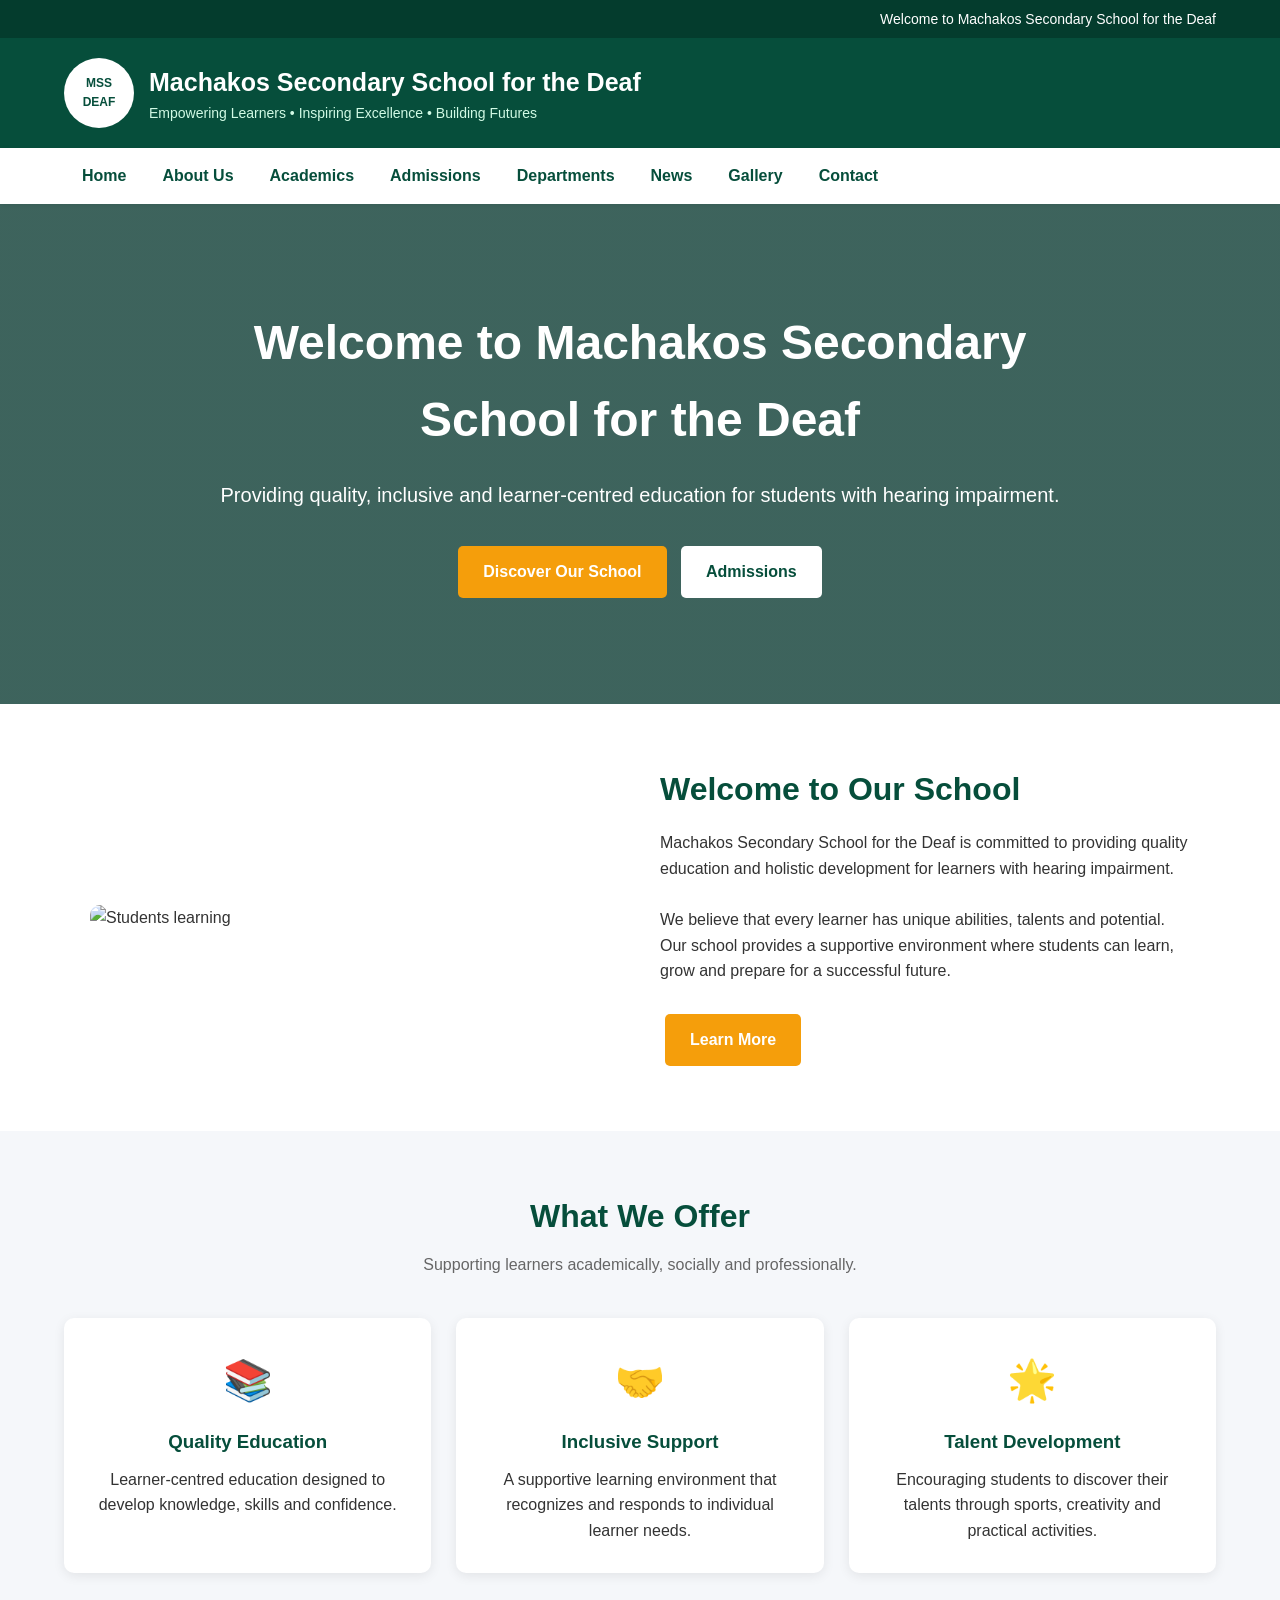
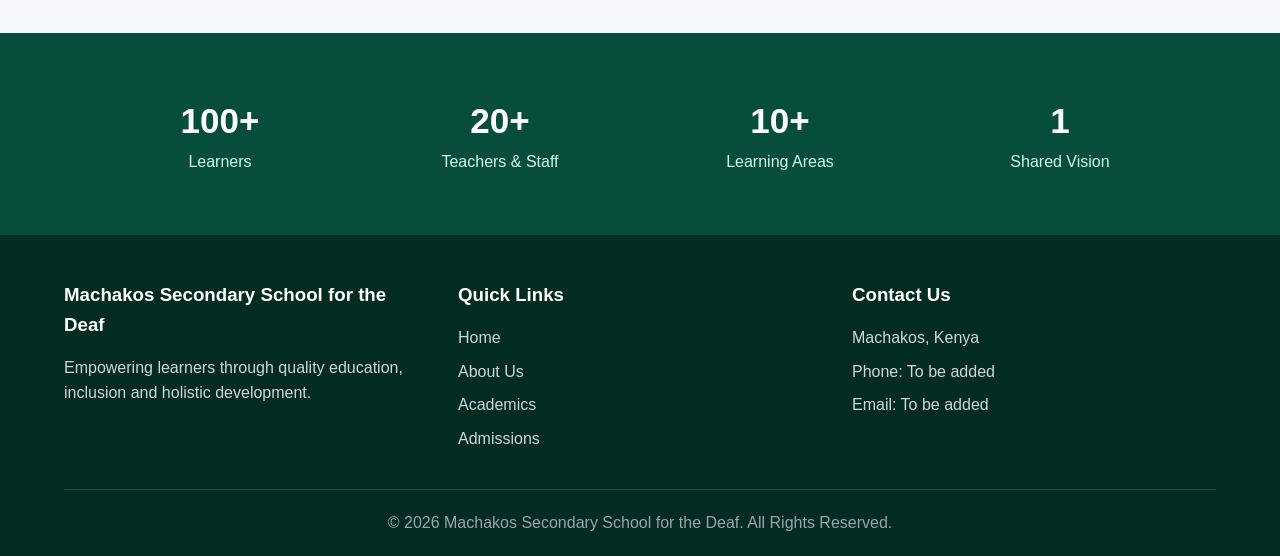
==== index.html @ 57233b1d "Create school homepage" ====
<!DOCTYPE html>
<html lang="en">
<head>
    <meta charset="UTF-8">
    <meta name="viewport" content="width=device-width, initial-scale=1.0">

    <title>Machakos Secondary School for the Deaf</title>

    <style>
        * {
            margin: 0;
            padding: 0;
            box-sizing: border-box;
        }

        body {
            font-family: Arial, sans-serif;
            line-height: 1.6;
            color: #333;
            background: #f5f7fa;
        }

        header {
            background: #064e3b;
            color: white;
        }

        .top-bar {
            background: #043c2d;
            padding: 8px 5%;
            text-align: right;
            font-size: 14px;
        }

        .header-main {
            padding: 20px 5%;
            display: flex;
            align-items: center;
            justify-content: space-between;
            gap: 20px;
        }

        .school-name {
            display: flex;
            align-items: center;
            gap: 15px;
        }

        .logo {
            width: 70px;
            height: 70px;
            background: white;
            color: #064e3b;
            border-radius: 50%;
            display: flex;
            align-items: center;
            justify-content: center;
            font-weight: bold;
            text-align: center;
            font-size: 12px;
        }

        .school-name h1 {
            font-size: 25px;
        }

        .school-name p {
            color: #d1fae5;
            font-size: 14px;
        }

        nav {
            background: #ffffff;
            padding: 0 5%;
            box-shadow: 0 2px 5px rgba(0,0,0,0.1);
        }

        nav ul {
            list-style: none;
            display: flex;
            flex-wrap: wrap;
        }

        nav ul li a {
            display: block;
            padding: 15px 18px;
            text-decoration: none;
            color: #064e3b;
            font-weight: bold;
        }

        nav ul li a:hover {
            background: #064e3b;
            color: white;
        }

        .hero {
            min-height: 500px;
            background:
                linear-gradient(rgba(0, 50, 40, 0.75), rgba(0, 50, 40, 0.75)),
                url("https://images.unsplash.com/photo-1509062522246-3755977927d7?auto=format&fit=crop&w=1600&q=80");
            background-size: cover;
            background-position: center;
            display: flex;
            align-items: center;
            justify-content: center;
            text-align: center;
            color: white;
            padding: 40px 20px;
        }

        .hero-content {
            max-width: 850px;
        }

        .hero h2 {
            font-size: 48px;
            margin-bottom: 20px;
        }

        .hero p {
            font-size: 20px;
            margin-bottom: 30px;
        }

        .btn {
            display: inline-block;
            padding: 13px 25px;
            margin: 5px;
            border-radius: 5px;
            text-decoration: none;
            font-weight: bold;
        }

        .btn-primary {
            background: #f59e0b;
            color: white;
        }

        .btn-secondary {
            background: white;
            color: #064e3b;
        }

        .section {
            padding: 60px 5%;
        }

        .section-title {
            text-align: center;
            margin-bottom: 40px;
        }

        .section-title h2 {
            color: #064e3b;
            font-size: 32px;
            margin-bottom: 10px;
        }

        .section-title p {
            color: #666;
        }

        .cards {
            display: grid;
            grid-template-columns: repeat(3, 1fr);
            gap: 25px;
            max-width: 1200px;
            margin: auto;
        }

        .card {
            background: white;
            padding: 30px;
            border-radius: 10px;
            text-align: center;
            box-shadow: 0 3px 12px rgba(0,0,0,0.08);
        }

        .card .icon {
            font-size: 40px;
            margin-bottom: 15px;
        }

        .card h3 {
            color: #064e3b;
            margin-bottom: 10px;
        }

        .welcome {
            background: white;
        }

        .welcome-content {
            max-width: 1100px;
            margin: auto;
            display: grid;
            grid-template-columns: 1fr 1fr;
            gap: 40px;
            align-items: center;
        }

        .welcome-image {
            width: 100%;
            height: 320px;
            object-fit: cover;
            border-radius: 10px;
        }

        .welcome-text h2 {
            color: #064e3b;
            margin-bottom: 15px;
            font-size: 32px;
        }

        .stats {
            background: #064e3b;
            color: white;
        }

        .stats-grid {
            max-width: 1100px;
            margin: auto;
            display: grid;
            grid-template-columns: repeat(4, 1fr);
            gap: 20px;
            text-align: center;
        }

        .stat h3 {
            font-size: 35px;
        }

        .stat p {
            color: #d1fae5;
        }

        footer {
            background: #022c22;
            color: white;
            padding: 45px 5% 20px;
        }

        .footer-grid {
            max-width: 1200px;
            margin: auto;
            display: grid;
            grid-template-columns: repeat(3, 1fr);
            gap: 30px;
        }

        footer h3 {
            margin-bottom: 15px;
        }

        footer p {
            color: #d1d5db;
            margin-bottom: 8px;
        }

        .copyright {
            border-top: 1px solid #374151;
            margin-top: 30px;
            padding-top: 20px;
            text-align: center;
            color: #9ca3af;
        }

        @media (max-width: 800px) {

            .header-main {
                flex-direction: column;
                text-align: center;
            }

            .school-name {
                flex-direction: column;
            }

            .hero h2 {
                font-size: 34px;
            }

            .cards,
            .welcome-content,
            .stats-grid,
            .footer-grid {
                grid-template-columns: 1fr;
            }

            nav ul {
                justify-content: center;
            }
        }
    </style>
</head>

<body>

<header>

    <div class="top-bar">
        Welcome to Machakos Secondary School for the Deaf
    </div>

    <div class="header-main">

        <div class="school-name">

            <div class="logo">
                MSS<br>
                DEAF
            </div>

            <div>
                <h1>Machakos Secondary School for the Deaf</h1>
                <p>Empowering Learners • Inspiring Excellence • Building Futures</p>
            </div>

        </div>

    </div>

</header>

<nav>
    <ul>
        <li><a href="index.html">Home</a></li>
        <li><a href="about.html">About Us</a></li>
        <li><a href="academics.html">Academics</a></li>
        <li><a href="admissions.html">Admissions</a></li>
        <li><a href="departments.html">Departments</a></li>
        <li><a href="news.html">News</a></li>
        <li><a href="gallery.html">Gallery</a></li>
        <li><a href="contact.html">Contact</a></li>
    </ul>
</nav>

<section class="hero">

    <div class="hero-content">

        <h2>Welcome to Machakos Secondary School for the Deaf</h2>

        <p>
            Providing quality, inclusive and learner-centred education
            for students with hearing impairment.
        </p>

        <a href="about.html" class="btn btn-primary">
            Discover Our School
        </a>

        <a href="admissions.html" class="btn btn-secondary">
            Admissions
        </a>

    </div>

</section>

<section class="section welcome">

    <div class="welcome-content">

        <div>

            <img
                class="welcome-image"
                src="https://images.unsplash.com/photo-1523050854058-8df90110c9f1?auto=format&fit=crop&w=1000&q=80"
                alt="Students learning">

        </div>

        <div class="welcome-text">

            <h2>Welcome to Our School</h2>

            <p>
                Machakos Secondary School for the Deaf is committed to
                providing quality education and holistic development for
                learners with hearing impairment.
            </p>

            <br>

            <p>
                We believe that every learner has unique abilities,
                talents and potential. Our school provides a supportive
                environment where students can learn, grow and prepare
                for a successful future.
            </p>

            <br>

            <a href="about.html" class="btn btn-primary">
                Learn More
            </a>

        </div>

    </div>

</section>

<section class="section">

    <div class="section-title">

        <h2>What We Offer</h2>

        <p>
            Supporting learners academically, socially and professionally.
        </p>

    </div>

    <div class="cards">

        <div class="card">

            <div class="icon">📚</div>

            <h3>Quality Education</h3>

            <p>
                Learner-centred education designed to develop knowledge,
                skills and confidence.
            </p>

        </div>

        <div class="card">

            <div class="icon">🤝</div>

            <h3>Inclusive Support</h3>

            <p>
                A supportive learning environment that recognizes and
                responds to individual learner needs.
            </p>

        </div>

        <div class="card">

            <div class="icon">🌟</div>

            <h3>Talent Development</h3>

            <p>
                Encouraging students to discover their talents through
                sports, creativity and practical activities.
            </p>

        </div>

    </div>

</section>

<section class="section stats">

    <div class="stats-grid">

        <div class="stat">
            <h3>100+</h3>
            <p>Learners</p>
        </div>

        <div class="stat">
            <h3>20+</h3>
            <p>Teachers & Staff</p>
        </div>

        <div class="stat">
            <h3>10+</h3>
            <p>Learning Areas</p>
        </div>

        <div class="stat">
            <h3>1</h3>
            <p>Shared Vision</p>
        </div>

    </div>

</section>

<footer>

    <div class="footer-grid">

        <div>

            <h3>Machakos Secondary School for the Deaf</h3>

            <p>
                Empowering learners through quality education,
                inclusion and holistic development.
            </p>

        </div>

        <div>

            <h3>Quick Links</h3>

            <p>Home</p>
            <p>About Us</p>
            <p>Academics</p>
            <p>Admissions</p>

        </div>

        <div>

            <h3>Contact Us</h3>

            <p>Machakos, Kenya</p>
            <p>Phone: To be added</p>
            <p>Email: To be added</p>

        </div>

    </div>

    <div class="copyright">

        © 2026 Machakos Secondary School for the Deaf.
        All Rights Reserved.

    </div>

</footer>

</body>
</html>
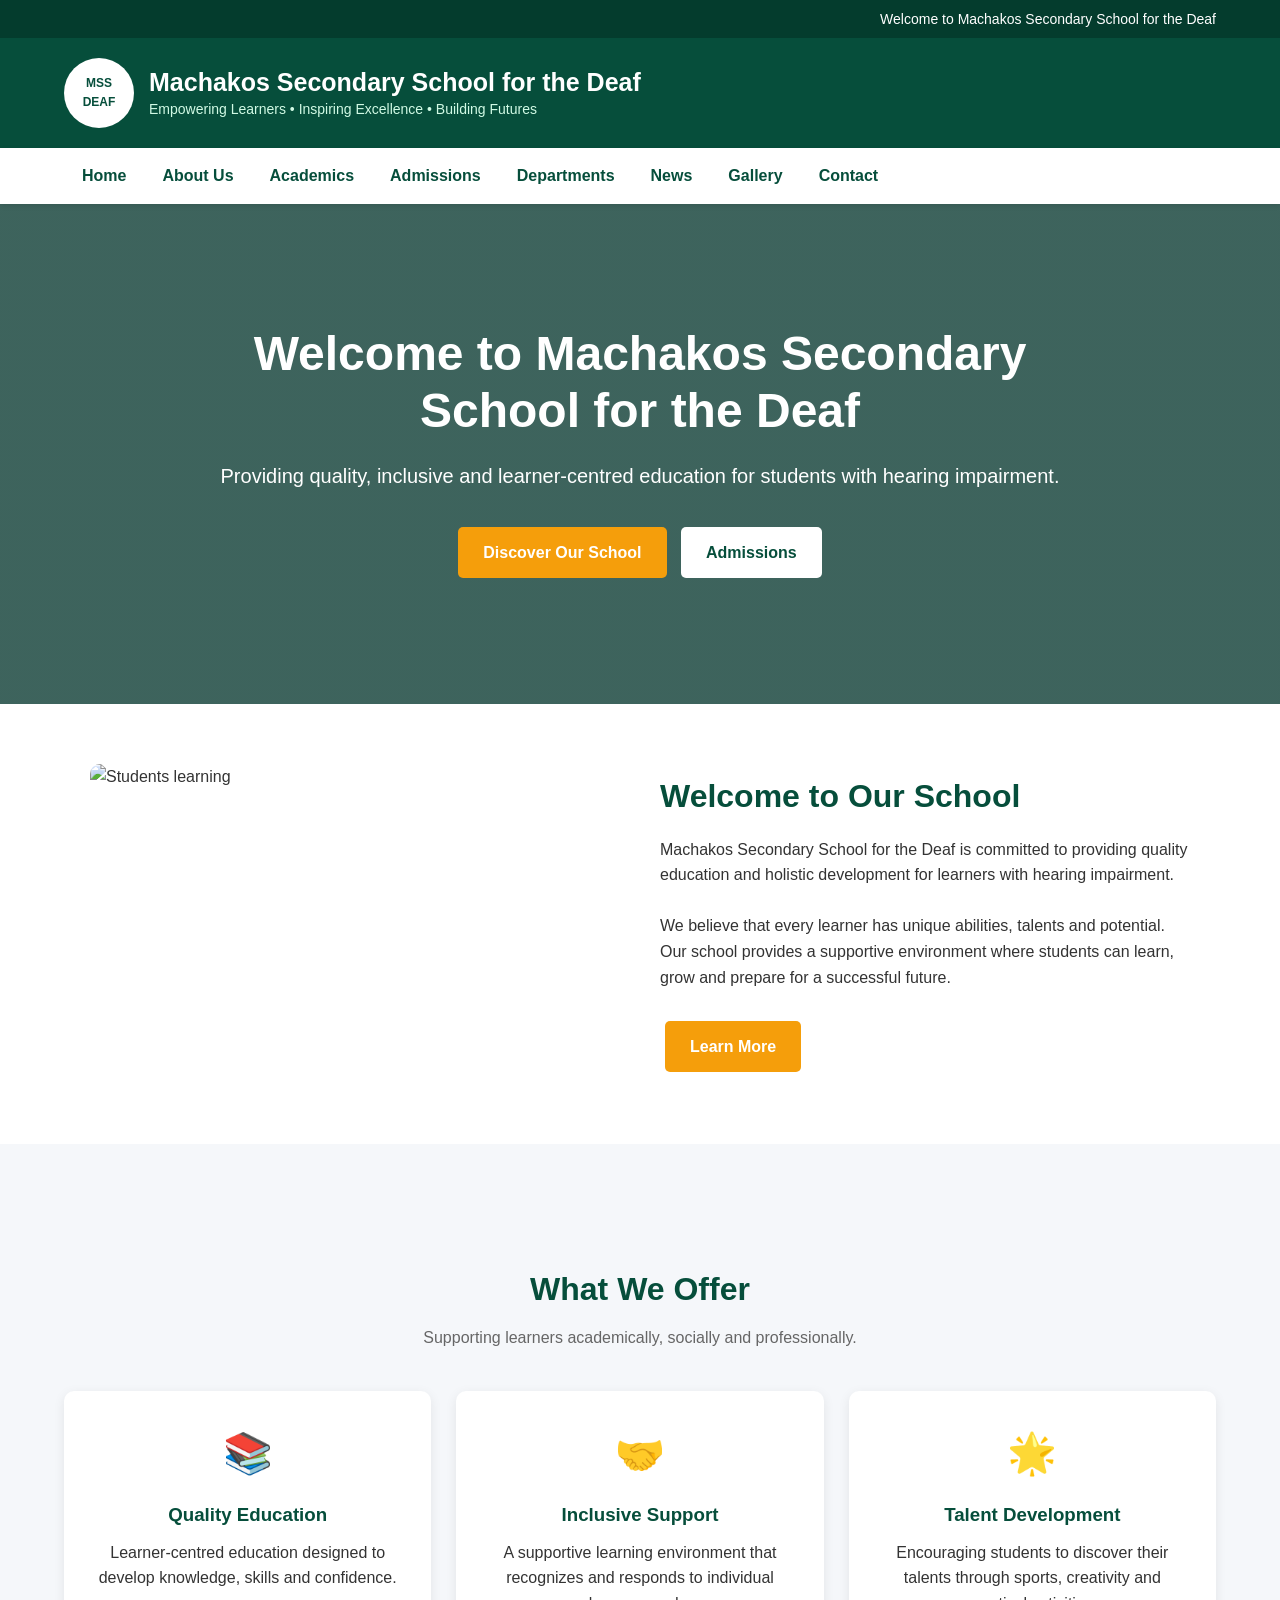
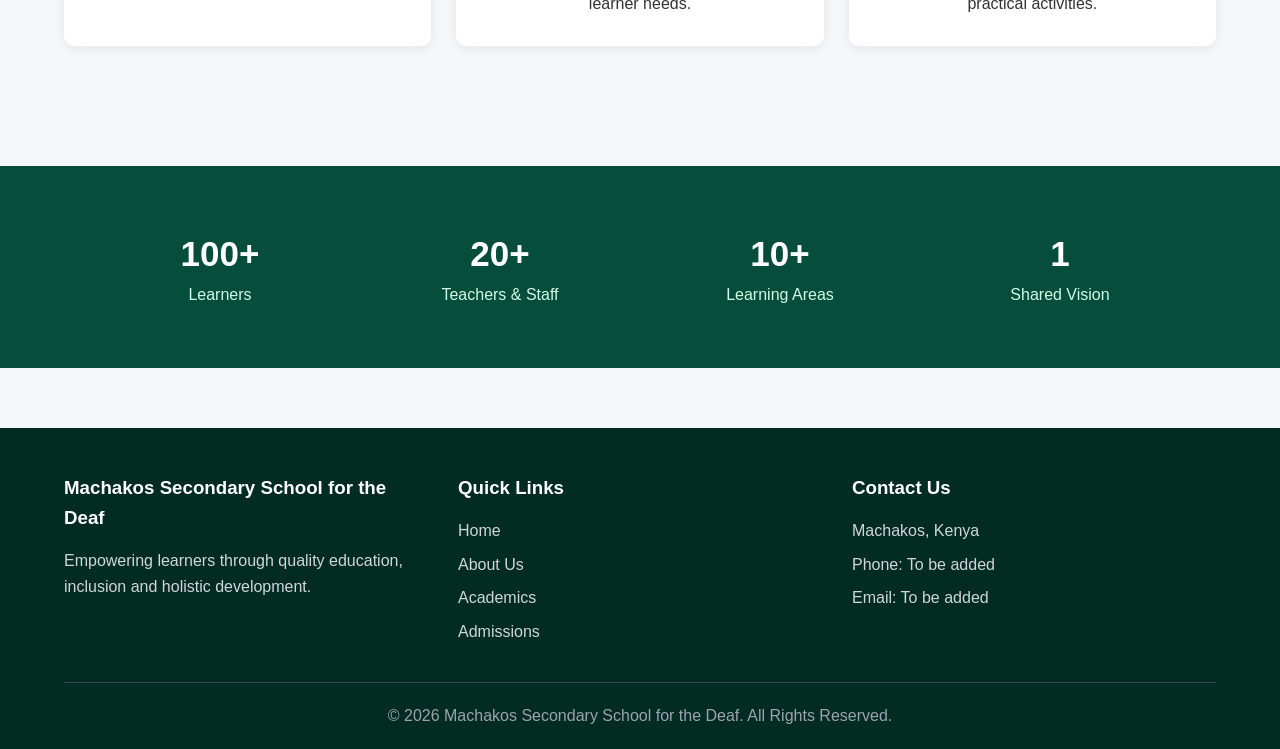
==== commit 5dff5d14: "Connect homepage to shared stylesheet" ====
--- a/index.html
+++ b/index.html
@@ -3,7 +3,7 @@
 <head>
     <meta charset="UTF-8">
     <meta name="viewport" content="width=device-width, initial-scale=1.0">
-
+    <link rel="stylesheet" href="css/style.css">
     <title>Machakos Secondary School for the Deaf</title>
 
     <style>
--- a/css/style.css
+++ b/css/style.css
@@ -0,0 +1,954 @@
+/* =========================================================
+   MACHakos SECONDARY SCHOOL FOR THE DEAF
+   MAIN WEBSITE STYLESHEET
+   ========================================================= */
+
+
+/* =========================================================
+   1. RESET & GLOBAL SETTINGS
+   ========================================================= */
+
+* {
+    margin: 0;
+    padding: 0;
+    box-sizing: border-box;
+}
+
+html {
+    scroll-behavior: smooth;
+}
+
+body {
+    font-family: Arial, Helvetica, sans-serif;
+    line-height: 1.7;
+    color: #333;
+    background: #f5f7fa;
+}
+
+img {
+    max-width: 100%;
+    display: block;
+}
+
+a {
+    color: inherit;
+}
+
+button,
+input,
+textarea,
+select {
+    font-family: inherit;
+}
+
+
+/* =========================================================
+   2. WEBSITE VARIABLES
+   ========================================================= */
+
+:root {
+
+    --primary: #064e3b;
+    --primary-dark: #043c2d;
+    --primary-deep: #022c22;
+
+    --secondary: #f59e0b;
+
+    --white: #ffffff;
+    --light: #f5f7fa;
+    --text: #333333;
+    --muted: #666666;
+
+    --border: #d1d5db;
+
+    --shadow: 0 3px 12px rgba(0, 0, 0, 0.08);
+
+    --radius: 10px;
+
+    --container: 1200px;
+}
+
+
+/* =========================================================
+   3. CONTAINER
+   ========================================================= */
+
+.container {
+    width: 90%;
+    max-width: var(--container);
+    margin: 0 auto;
+}
+
+
+/* =========================================================
+   4. HEADER
+   ========================================================= */
+
+header {
+    background: var(--primary);
+    color: var(--white);
+}
+
+.top-bar {
+    background: var(--primary-dark);
+    padding: 8px 5%;
+    text-align: right;
+    font-size: 14px;
+}
+
+.header-main {
+    padding: 20px 5%;
+    display: flex;
+    align-items: center;
+}
+
+.school-name {
+    display: flex;
+    align-items: center;
+    gap: 15px;
+}
+
+.logo {
+    width: 70px;
+    height: 70px;
+
+    background: var(--white);
+    color: var(--primary);
+
+    border-radius: 50%;
+
+    display: flex;
+    align-items: center;
+    justify-content: center;
+
+    font-weight: bold;
+    text-align: center;
+    font-size: 12px;
+}
+
+.school-name h1 {
+    font-size: 25px;
+    line-height: 1.3;
+}
+
+.school-name p {
+    color: #d1fae5;
+    font-size: 14px;
+}
+
+
+/* =========================================================
+   5. NAVIGATION
+   ========================================================= */
+
+nav {
+    background: var(--white);
+
+    padding: 0 5%;
+
+    box-shadow: 0 2px 5px rgba(0, 0, 0, 0.1);
+
+    position: sticky;
+    top: 0;
+
+    z-index: 1000;
+}
+
+nav ul {
+    list-style: none;
+
+    display: flex;
+    flex-wrap: wrap;
+}
+
+nav ul li a {
+    display: block;
+
+    padding: 15px 18px;
+
+    text-decoration: none;
+
+    color: var(--primary);
+
+    font-weight: bold;
+
+    transition: 0.2s;
+}
+
+nav ul li a:hover,
+nav ul li a.active {
+    background: var(--primary);
+    color: var(--white);
+}
+
+
+/* =========================================================
+   6. PAGE BANNER
+   ========================================================= */
+
+.page-banner {
+    min-height: 320px;
+
+    background:
+        linear-gradient(
+            rgba(0, 50, 40, 0.82),
+            rgba(0, 50, 40, 0.82)
+        ),
+        url("../images/school-banner.jpg");
+
+    background-size: cover;
+    background-position: center;
+
+    display: flex;
+
+    align-items: center;
+    justify-content: center;
+
+    text-align: center;
+
+    color: var(--white);
+
+    padding: 40px 20px;
+}
+
+.page-banner h2 {
+    font-size: 45px;
+    margin-bottom: 12px;
+}
+
+.page-banner p {
+    font-size: 18px;
+}
+
+
+/* =========================================================
+   7. HOME HERO
+   ========================================================= */
+
+.hero {
+    min-height: 600px;
+
+    background:
+        linear-gradient(
+            rgba(0, 50, 40, 0.75),
+            rgba(0, 50, 40, 0.75)
+        ),
+        url("../images/school-banner.jpg");
+
+    background-size: cover;
+    background-position: center;
+
+    display: flex;
+
+    align-items: center;
+
+    color: var(--white);
+
+    padding: 60px 5%;
+}
+
+.hero-content {
+    max-width: 750px;
+}
+
+.hero h2 {
+    font-size: 52px;
+    line-height: 1.2;
+    margin-bottom: 20px;
+}
+
+.hero p {
+    font-size: 20px;
+    margin-bottom: 30px;
+}
+
+
+/* =========================================================
+   8. BUTTONS
+   ========================================================= */
+
+.btn {
+    display: inline-block;
+
+    padding: 13px 25px;
+
+    background: var(--secondary);
+
+    color: var(--white);
+
+    text-decoration: none;
+
+    border-radius: 5px;
+
+    font-weight: bold;
+
+    transition: 0.2s;
+}
+
+.btn:hover {
+    transform: translateY(-2px);
+    opacity: 0.92;
+}
+
+.btn-primary {
+    background: var(--primary);
+}
+
+.btn-white {
+    background: var(--white);
+    color: var(--primary);
+}
+
+
+/* =========================================================
+   9. MAIN CONTENT
+   ========================================================= */
+
+main {
+    padding: 60px 0;
+}
+
+.section {
+    margin-bottom: 60px;
+}
+
+.section-title {
+    text-align: center;
+    margin-bottom: 35px;
+}
+
+.section-title h2 {
+    color: var(--primary);
+    font-size: 32px;
+    margin-bottom: 8px;
+}
+
+.section-title p {
+    color: var(--muted);
+}
+
+
+/* =========================================================
+   10. INTRODUCTION / CONTENT CARDS
+   ========================================================= */
+
+.intro {
+    background: var(--white);
+
+    padding: 40px;
+
+    border-radius: var(--radius);
+
+    box-shadow: var(--shadow);
+
+    margin-bottom: 45px;
+}
+
+.intro h2 {
+    color: var(--primary);
+    margin-bottom: 18px;
+}
+
+
+/* =========================================================
+   11. CARD GRID
+   ========================================================= */
+
+.card-grid {
+    display: grid;
+
+    grid-template-columns: repeat(3, 1fr);
+
+    gap: 25px;
+}
+
+.card {
+    background: var(--white);
+
+    padding: 30px;
+
+    border-radius: var(--radius);
+
+    box-shadow: var(--shadow);
+
+    transition: 0.25s;
+}
+
+.card:hover {
+    transform: translateY(-5px);
+}
+
+.card h3 {
+    color: var(--primary);
+
+    margin-bottom: 10px;
+}
+
+
+/* =========================================================
+   12. NEWS
+   ========================================================= */
+
+.news-grid {
+    display: grid;
+
+    grid-template-columns: repeat(3, 1fr);
+
+    gap: 25px;
+}
+
+.news-card {
+    background: var(--white);
+
+    border-radius: var(--radius);
+
+    overflow: hidden;
+
+    box-shadow: var(--shadow);
+
+    transition: 0.25s;
+}
+
+.news-card:hover {
+    transform: translateY(-5px);
+}
+
+.news-image {
+    height: 190px;
+
+    background-size: cover;
+    background-position: center;
+}
+
+.news-content {
+    padding: 25px;
+}
+
+.date {
+    display: inline-block;
+
+    background: var(--secondary);
+
+    color: var(--white);
+
+    padding: 5px 10px;
+
+    border-radius: 4px;
+
+    font-size: 13px;
+
+    margin-bottom: 12px;
+}
+
+.news-content h3 {
+    color: var(--primary);
+
+    margin-bottom: 10px;
+}
+
+
+/* =========================================================
+   13. GALLERY
+   ========================================================= */
+
+.gallery-grid {
+    display: grid;
+
+    grid-template-columns: repeat(3, 1fr);
+
+    gap: 22px;
+}
+
+.gallery-item {
+    background: var(--white);
+
+    border-radius: var(--radius);
+
+    overflow: hidden;
+
+    box-shadow: var(--shadow);
+
+    transition: 0.25s;
+}
+
+.gallery-item:hover {
+    transform: translateY(-5px);
+}
+
+.gallery-item img {
+    width: 100%;
+
+    height: 230px;
+
+    object-fit: cover;
+}
+
+.caption {
+    padding: 18px;
+}
+
+.caption h3 {
+    color: var(--primary);
+
+    margin-bottom: 6px;
+
+    font-size: 18px;
+}
+
+.caption p {
+    color: var(--muted);
+
+    font-size: 14px;
+}
+
+
+/* =========================================================
+   14. CONTACT
+   ========================================================= */
+
+.contact-grid {
+    display: grid;
+
+    grid-template-columns: 1fr 1fr;
+
+    gap: 30px;
+}
+
+.contact-card,
+.form-card {
+    background: var(--white);
+
+    padding: 35px;
+
+    border-radius: var(--radius);
+
+    box-shadow: var(--shadow);
+}
+
+.contact-card h2,
+.form-card h2 {
+    color: var(--primary);
+
+    margin-bottom: 20px;
+}
+
+.contact-item {
+    display: flex;
+
+    gap: 15px;
+
+    margin-bottom: 22px;
+
+    align-items: flex-start;
+}
+
+.contact-icon {
+    width: 45px;
+    height: 45px;
+
+    background: var(--primary);
+
+    color: var(--white);
+
+    border-radius: 50%;
+
+    display: flex;
+
+    align-items: center;
+    justify-content: center;
+
+    font-size: 20px;
+
+    flex-shrink: 0;
+}
+
+
+/* =========================================================
+   15. FORMS
+   ========================================================= */
+
+.form-group {
+    margin-bottom: 20px;
+}
+
+.form-group label {
+    display: block;
+
+    font-weight: bold;
+
+    margin-bottom: 7px;
+}
+
+.form-group input,
+.form-group textarea,
+.form-group select {
+    width: 100%;
+
+    padding: 13px;
+
+    border: 1px solid var(--border);
+
+    border-radius: 5px;
+
+    font-size: 15px;
+}
+
+.form-group textarea {
+    min-height: 140px;
+
+    resize: vertical;
+}
+
+.form-group input:focus,
+.form-group textarea:focus,
+.form-group select:focus {
+    outline: none;
+
+    border-color: var(--primary);
+}
+
+.submit-btn {
+    border: none;
+
+    background: var(--primary);
+
+    color: var(--white);
+
+    padding: 14px 28px;
+
+    border-radius: 5px;
+
+    font-size: 16px;
+
+    font-weight: bold;
+
+    cursor: pointer;
+}
+
+.submit-btn:hover {
+    background: var(--primary-dark);
+}
+
+
+/* =========================================================
+   16. ANNOUNCEMENTS
+   ========================================================= */
+
+.announcement {
+    background: var(--primary);
+
+    color: var(--white);
+
+    padding: 45px;
+
+    border-radius: var(--radius);
+
+    margin-bottom: 45px;
+}
+
+.announcement h2 {
+    text-align: center;
+
+    margin-bottom: 30px;
+}
+
+.announcement-list {
+    max-width: 850px;
+
+    margin: auto;
+}
+
+.announcement-item {
+    background: rgba(255,255,255,0.08);
+
+    padding: 20px;
+
+    margin-bottom: 15px;
+
+    border-radius: 6px;
+
+    border-left: 4px solid var(--secondary);
+}
+
+
+/* =========================================================
+   17. NOTICE
+   ========================================================= */
+
+.notice {
+    background: #fff7ed;
+
+    border-left: 5px solid var(--secondary);
+
+    padding: 25px;
+
+    border-radius: 5px;
+
+    margin-bottom: 40px;
+}
+
+.notice h3 {
+    color: #92400e;
+
+    margin-bottom: 10px;
+}
+
+
+/* =========================================================
+   18. OFFICE HOURS
+   ========================================================= */
+
+.office-hours {
+    background: var(--primary);
+
+    color: var(--white);
+
+    padding: 35px;
+
+    border-radius: var(--radius);
+
+    margin-bottom: 45px;
+}
+
+.office-hours h2 {
+    text-align: center;
+
+    margin-bottom: 25px;
+}
+
+.hours-grid {
+    max-width: 700px;
+
+    margin: auto;
+}
+
+.hours-row {
+    display: flex;
+
+    justify-content: space-between;
+
+    padding: 13px 10px;
+
+    border-bottom: 1px solid rgba(255,255,255,0.2);
+}
+
+
+/* =========================================================
+   19. MAP
+   ========================================================= */
+
+.map-section {
+    background: var(--white);
+
+    padding: 35px;
+
+    border-radius: var(--radius);
+
+    box-shadow: var(--shadow);
+
+    margin-bottom: 45px;
+}
+
+.map-section h2 {
+    color: var(--primary);
+
+    text-align: center;
+
+    margin-bottom: 20px;
+}
+
+.map-placeholder {
+    min-height: 280px;
+
+    background: #e5e7eb;
+
+    border-radius: 8px;
+
+    display: flex;
+
+    align-items: center;
+
+    justify-content: center;
+
+    text-align: center;
+
+    padding: 30px;
+}
+
+
+/* =========================================================
+   20. CALL TO ACTION
+   ========================================================= */
+
+.cta {
+    background: var(--secondary);
+
+    color: var(--white);
+
+    padding: 45px;
+
+    border-radius: var(--radius);
+
+    text-align: center;
+}
+
+.cta h2 {
+    margin-bottom: 10px;
+}
+
+
+/* =========================================================
+   21. FOOTER
+   ========================================================= */
+
+footer {
+    background: var(--primary-deep);
+
+    color: var(--white);
+
+    padding: 45px 5% 20px;
+}
+
+.footer-grid {
+    max-width: var(--container);
+
+    margin: auto;
+
+    display: grid;
+
+    grid-template-columns: repeat(3, 1fr);
+
+    gap: 30px;
+}
+
+footer h3 {
+    margin-bottom: 15px;
+}
+
+footer p {
+    color: #d1d5db;
+
+    margin-bottom: 8px;
+}
+
+footer a {
+    color: var(--white);
+
+    text-decoration: none;
+}
+
+footer a:hover {
+    text-decoration: underline;
+}
+
+.copyright {
+    border-top: 1px solid #374151;
+
+    margin-top: 30px;
+
+    padding-top: 20px;
+
+    text-align: center;
+
+    color: #9ca3af;
+}
+
+
+/* =========================================================
+   22. RESPONSIVE DESIGN
+   ========================================================= */
+
+@media (max-width: 900px) {
+
+    .card-grid,
+    .news-grid,
+    .gallery-grid {
+        grid-template-columns: repeat(2, 1fr);
+    }
+
+}
+
+
+@media (max-width: 800px) {
+
+    .contact-grid {
+        grid-template-columns: 1fr;
+    }
+
+}
+
+
+@media (max-width: 700px) {
+
+    .top-bar {
+        text-align: center;
+    }
+
+    .header-main {
+        justify-content: center;
+
+        text-align: center;
+    }
+
+    .school-name {
+        flex-direction: column;
+    }
+
+    .school-name h1 {
+        font-size: 21px;
+    }
+
+    .page-banner {
+        min-height: 260px;
+    }
+
+    .page-banner h2 {
+        font-size: 34px;
+    }
+
+    .hero {
+        min-height: 500px;
+    }
+
+    .hero h2 {
+        font-size: 38px;
+    }
+
+    .hero p {
+        font-size: 17px;
+    }
+
+    .card-grid,
+    .news-grid,
+    .gallery-grid,
+    .footer-grid {
+        grid-template-columns: 1fr;
+    }
+
+    nav ul {
+        justify-content: center;
+    }
+
+    nav ul li a {
+        padding: 12px 10px;
+        font-size: 14px;
+    }
+
+    .intro,
+    .contact-card,
+    .form-card {
+        padding: 25px;
+    }
+
+    .announcement,
+    .cta {
+        padding: 30px 20px;
+    }
+
+    .hours-row {
+        flex-direction: column;
+
+        gap: 3px;
+    }
+
+}
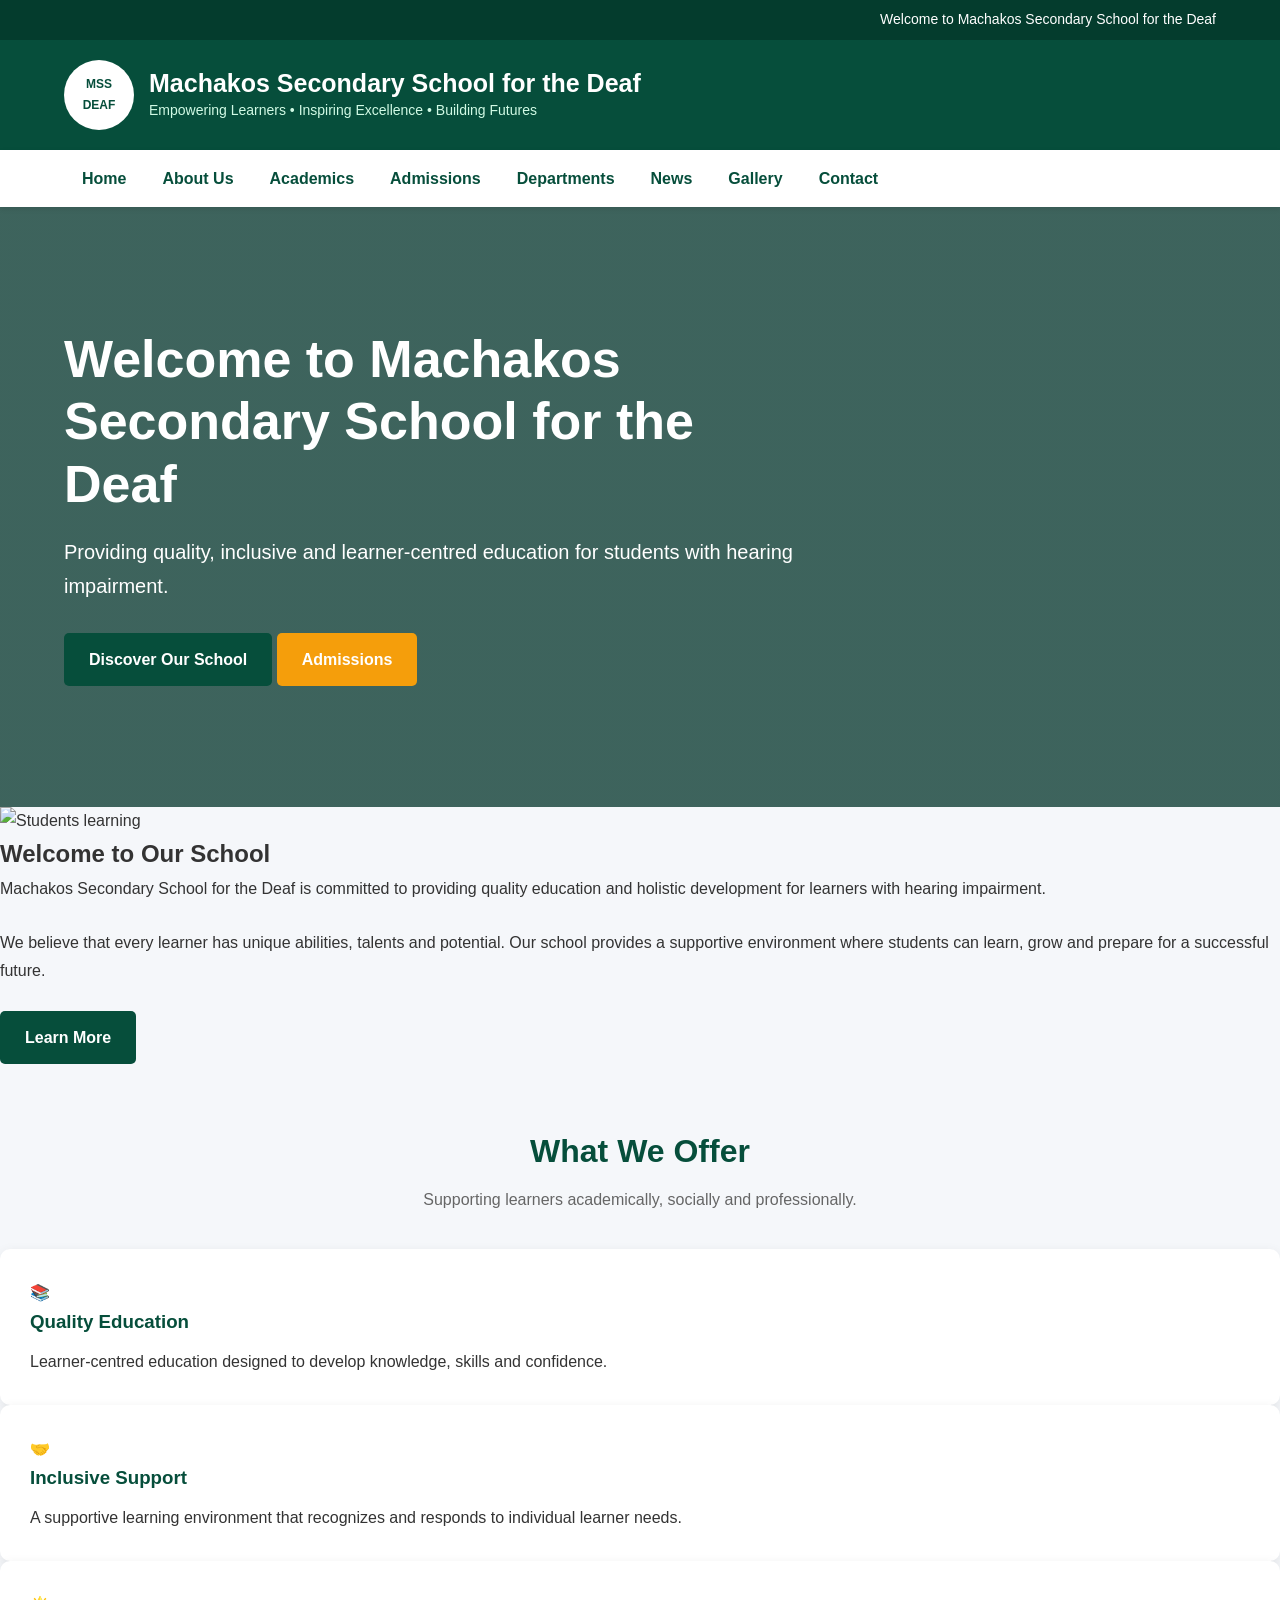
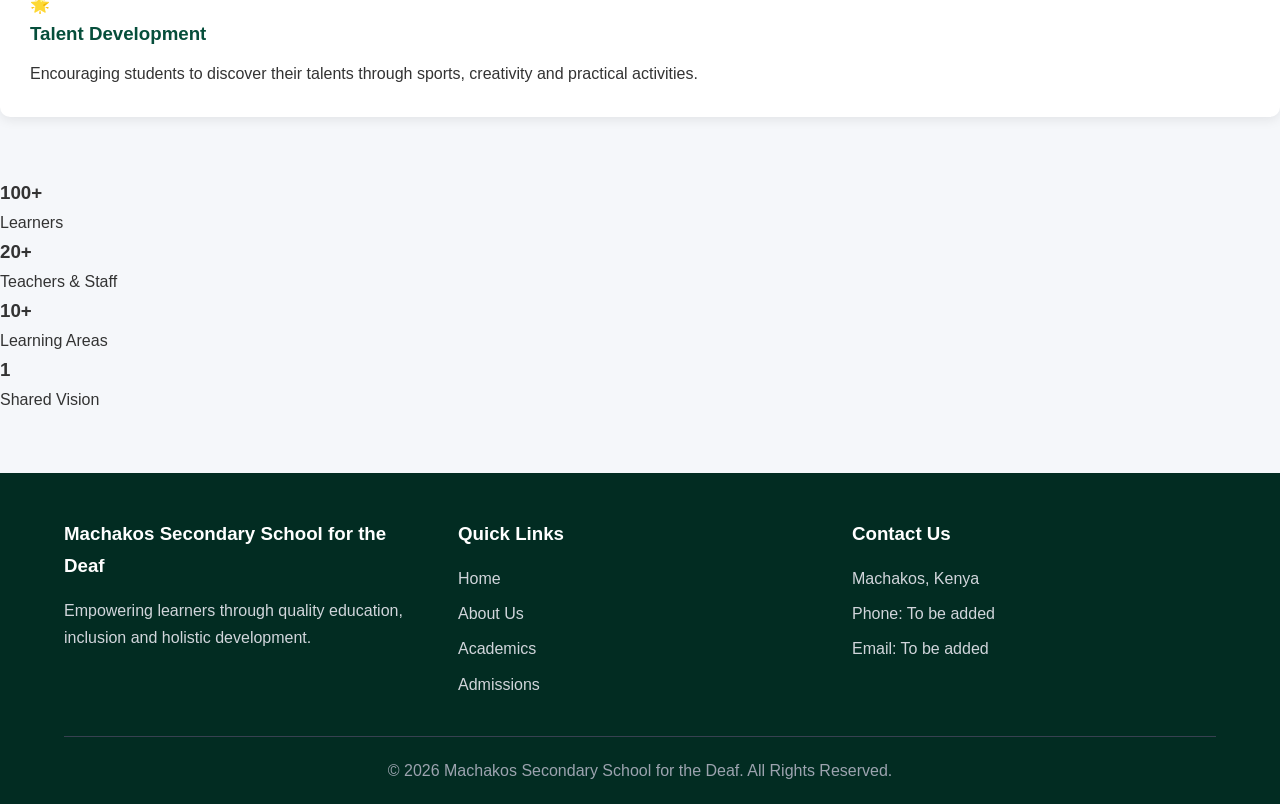
==== commit cf36546c: "Clean homepage CSS" ====
--- a/index.html
+++ b/index.html
@@ -6,293 +6,7 @@
     <link rel="stylesheet" href="css/style.css">
     <title>Machakos Secondary School for the Deaf</title>
 
-    <style>
-        * {
-            margin: 0;
-            padding: 0;
-            box-sizing: border-box;
-        }
-
-        body {
-            font-family: Arial, sans-serif;
-            line-height: 1.6;
-            color: #333;
-            background: #f5f7fa;
-        }
-
-        header {
-            background: #064e3b;
-            color: white;
-        }
-
-        .top-bar {
-            background: #043c2d;
-            padding: 8px 5%;
-            text-align: right;
-            font-size: 14px;
-        }
-
-        .header-main {
-            padding: 20px 5%;
-            display: flex;
-            align-items: center;
-            justify-content: space-between;
-            gap: 20px;
-        }
-
-        .school-name {
-            display: flex;
-            align-items: center;
-            gap: 15px;
-        }
-
-        .logo {
-            width: 70px;
-            height: 70px;
-            background: white;
-            color: #064e3b;
-            border-radius: 50%;
-            display: flex;
-            align-items: center;
-            justify-content: center;
-            font-weight: bold;
-            text-align: center;
-            font-size: 12px;
-        }
-
-        .school-name h1 {
-            font-size: 25px;
-        }
-
-        .school-name p {
-            color: #d1fae5;
-            font-size: 14px;
-        }
-
-        nav {
-            background: #ffffff;
-            padding: 0 5%;
-            box-shadow: 0 2px 5px rgba(0,0,0,0.1);
-        }
-
-        nav ul {
-            list-style: none;
-            display: flex;
-            flex-wrap: wrap;
-        }
-
-        nav ul li a {
-            display: block;
-            padding: 15px 18px;
-            text-decoration: none;
-            color: #064e3b;
-            font-weight: bold;
-        }
-
-        nav ul li a:hover {
-            background: #064e3b;
-            color: white;
-        }
-
-        .hero {
-            min-height: 500px;
-            background:
-                linear-gradient(rgba(0, 50, 40, 0.75), rgba(0, 50, 40, 0.75)),
-                url("https://images.unsplash.com/photo-1509062522246-3755977927d7?auto=format&fit=crop&w=1600&q=80");
-            background-size: cover;
-            background-position: center;
-            display: flex;
-            align-items: center;
-            justify-content: center;
-            text-align: center;
-            color: white;
-            padding: 40px 20px;
-        }
-
-        .hero-content {
-            max-width: 850px;
-        }
-
-        .hero h2 {
-            font-size: 48px;
-            margin-bottom: 20px;
-        }
-
-        .hero p {
-            font-size: 20px;
-            margin-bottom: 30px;
-        }
-
-        .btn {
-            display: inline-block;
-            padding: 13px 25px;
-            margin: 5px;
-            border-radius: 5px;
-            text-decoration: none;
-            font-weight: bold;
-        }
-
-        .btn-primary {
-            background: #f59e0b;
-            color: white;
-        }
-
-        .btn-secondary {
-            background: white;
-            color: #064e3b;
-        }
-
-        .section {
-            padding: 60px 5%;
-        }
-
-        .section-title {
-            text-align: center;
-            margin-bottom: 40px;
-        }
-
-        .section-title h2 {
-            color: #064e3b;
-            font-size: 32px;
-            margin-bottom: 10px;
-        }
-
-        .section-title p {
-            color: #666;
-        }
-
-        .cards {
-            display: grid;
-            grid-template-columns: repeat(3, 1fr);
-            gap: 25px;
-            max-width: 1200px;
-            margin: auto;
-        }
-
-        .card {
-            background: white;
-            padding: 30px;
-            border-radius: 10px;
-            text-align: center;
-            box-shadow: 0 3px 12px rgba(0,0,0,0.08);
-        }
-
-        .card .icon {
-            font-size: 40px;
-            margin-bottom: 15px;
-        }
-
-        .card h3 {
-            color: #064e3b;
-            margin-bottom: 10px;
-        }
-
-        .welcome {
-            background: white;
-        }
-
-        .welcome-content {
-            max-width: 1100px;
-            margin: auto;
-            display: grid;
-            grid-template-columns: 1fr 1fr;
-            gap: 40px;
-            align-items: center;
-        }
-
-        .welcome-image {
-            width: 100%;
-            height: 320px;
-            object-fit: cover;
-            border-radius: 10px;
-        }
-
-        .welcome-text h2 {
-            color: #064e3b;
-            margin-bottom: 15px;
-            font-size: 32px;
-        }
-
-        .stats {
-            background: #064e3b;
-            color: white;
-        }
-
-        .stats-grid {
-            max-width: 1100px;
-            margin: auto;
-            display: grid;
-            grid-template-columns: repeat(4, 1fr);
-            gap: 20px;
-            text-align: center;
-        }
-
-        .stat h3 {
-            font-size: 35px;
-        }
-
-        .stat p {
-            color: #d1fae5;
-        }
-
-        footer {
-            background: #022c22;
-            color: white;
-            padding: 45px 5% 20px;
-        }
-
-        .footer-grid {
-            max-width: 1200px;
-            margin: auto;
-            display: grid;
-            grid-template-columns: repeat(3, 1fr);
-            gap: 30px;
-        }
-
-        footer h3 {
-            margin-bottom: 15px;
-        }
-
-        footer p {
-            color: #d1d5db;
-            margin-bottom: 8px;
-        }
-
-        .copyright {
-            border-top: 1px solid #374151;
-            margin-top: 30px;
-            padding-top: 20px;
-            text-align: center;
-            color: #9ca3af;
-        }
-
-        @media (max-width: 800px) {
-
-            .header-main {
-                flex-direction: column;
-                text-align: center;
-            }
-
-            .school-name {
-                flex-direction: column;
-            }
-
-            .hero h2 {
-                font-size: 34px;
-            }
-
-            .cards,
-            .welcome-content,
-            .stats-grid,
-            .footer-grid {
-                grid-template-columns: 1fr;
-            }
-
-            nav ul {
-                justify-content: center;
-            }
-        }
-    </style>
+    
 </head>
 
 <body>
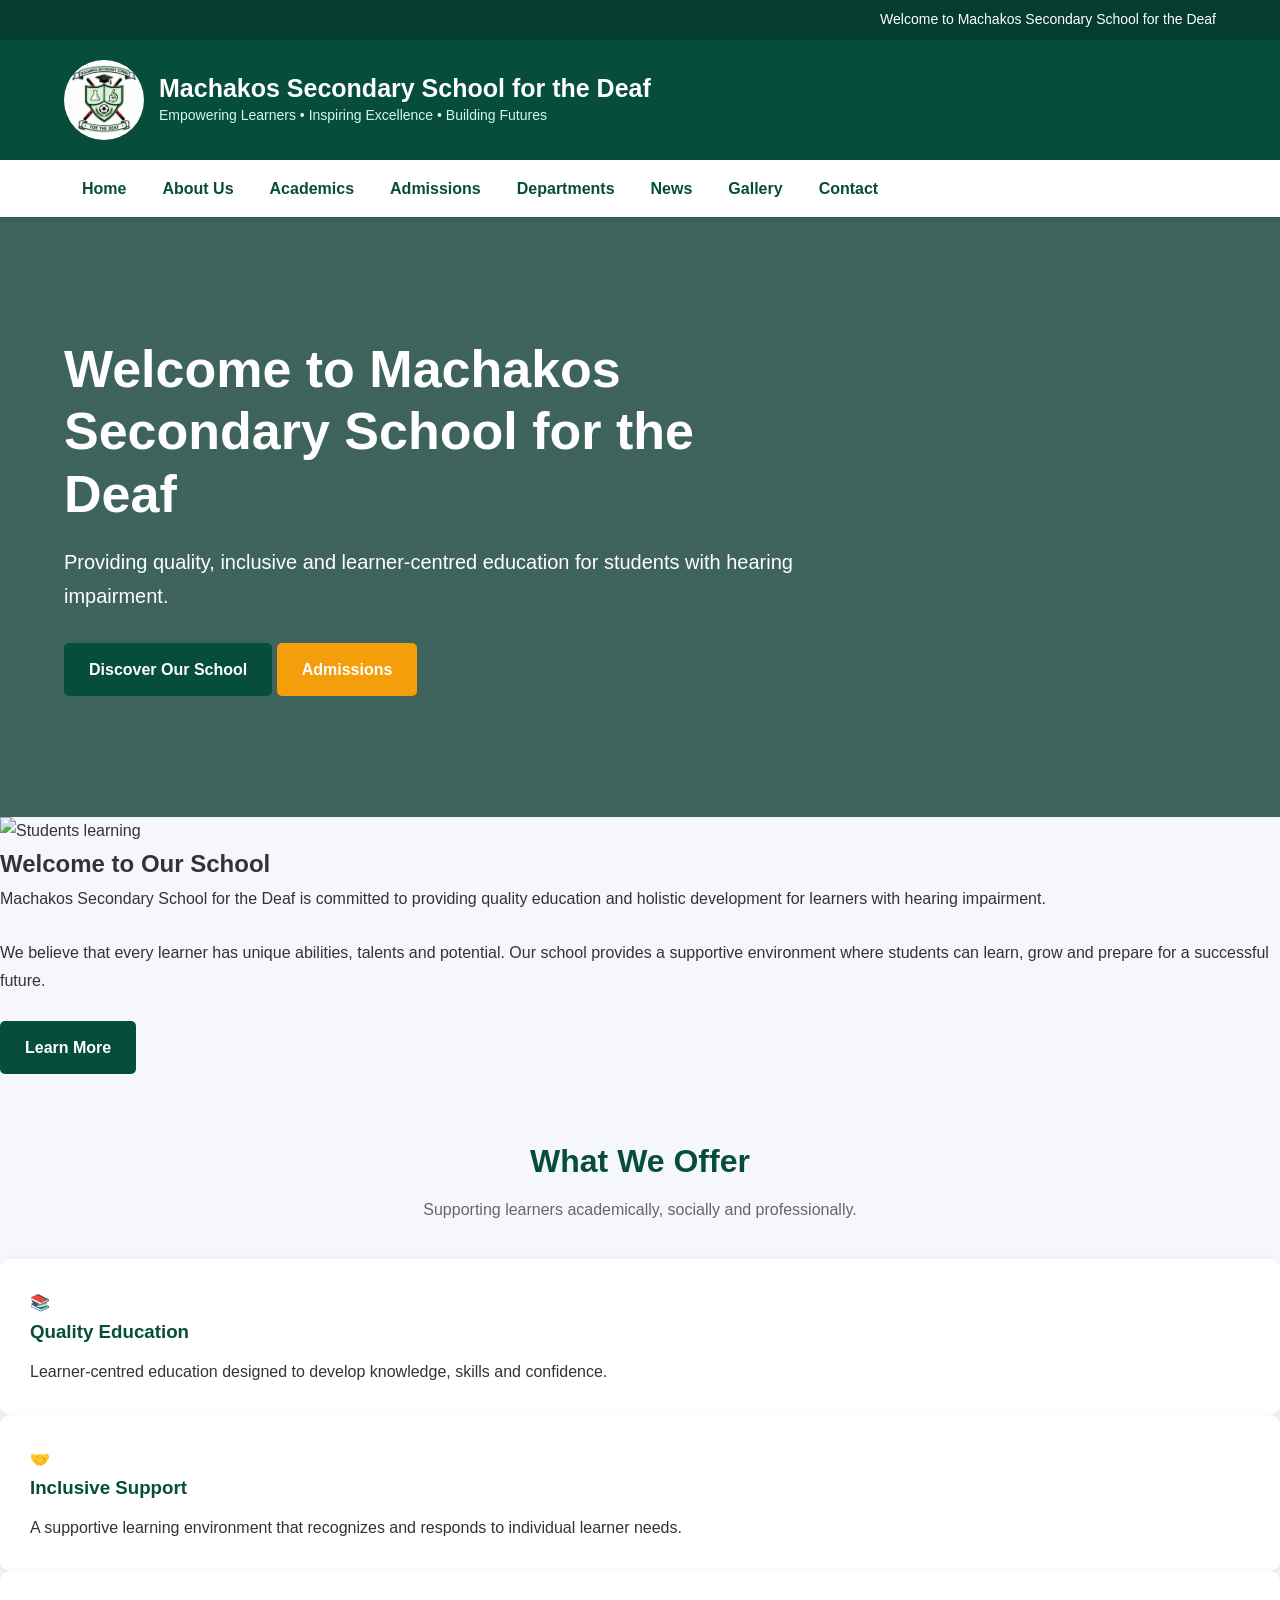
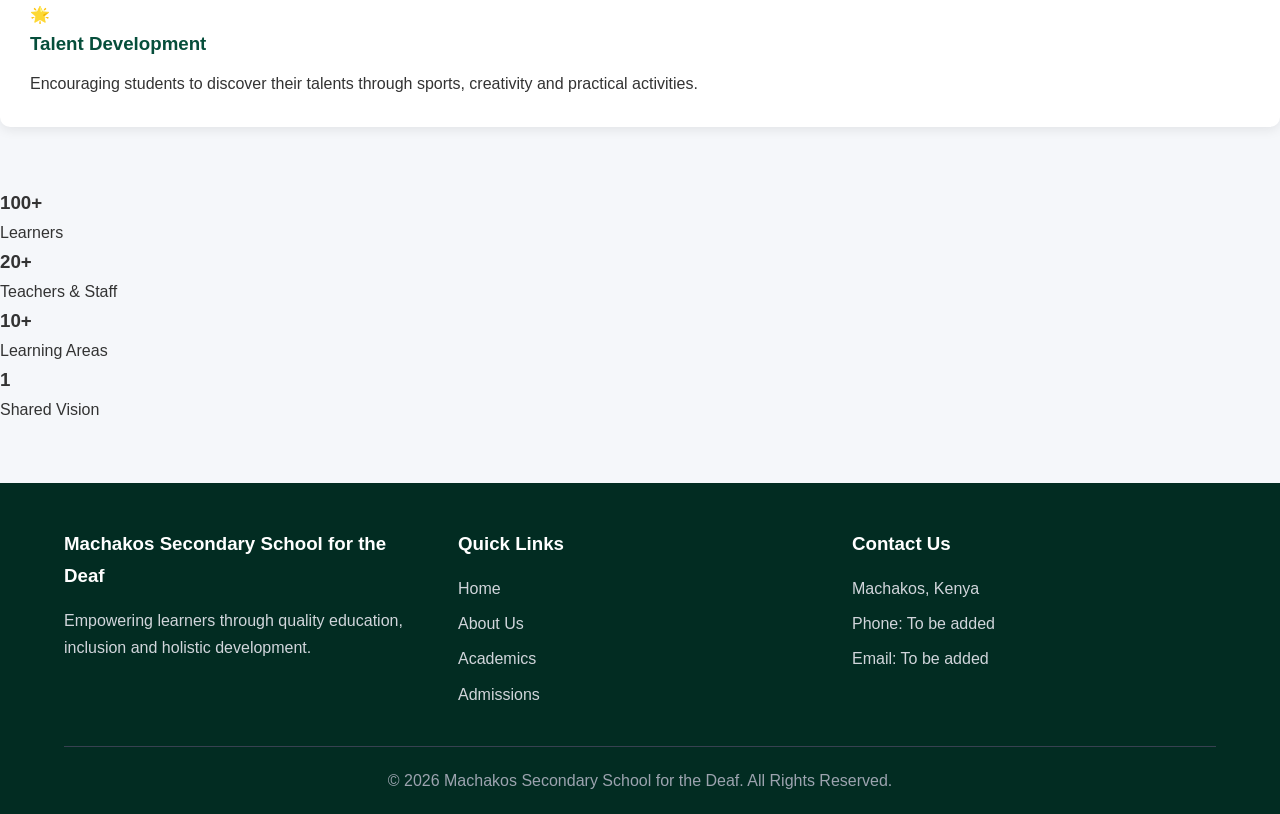
==== commit 038c5f8d: "Add official school logo to homepage" ====
--- a/index.html
+++ b/index.html
@@ -21,9 +21,11 @@
 
         <div class="school-name">
 
+
             <div class="logo">
-                MSS<br>
-                DEAF
+                <img src="images/logo.png"
+         alt="Machakos Secondary School for the Deaf Logo"
+         class="school-logo">
             </div>
 
             <div>
--- a/css/style.css
+++ b/css/style.css
@@ -109,11 +109,10 @@
 }
 
 .logo {
-    width: 70px;
-    height: 70px;
+    width: 80px;
+    height: 80px;
 
     background: var(--white);
-    color: var(--primary);
 
     border-radius: 50%;
 
@@ -121,9 +120,20 @@
     align-items: center;
     justify-content: center;
 
-    font-weight: bold;
-    text-align: center;
-    font-size: 12px;
+    overflow: hidden;
+
+    flex-shrink: 0;
+
+    padding: 5px;
+}
+
+.school-logo {
+    width: 100%;
+    height: 100%;
+
+    object-fit: contain;
+
+    display: block;
 }
 
 .school-name h1 {
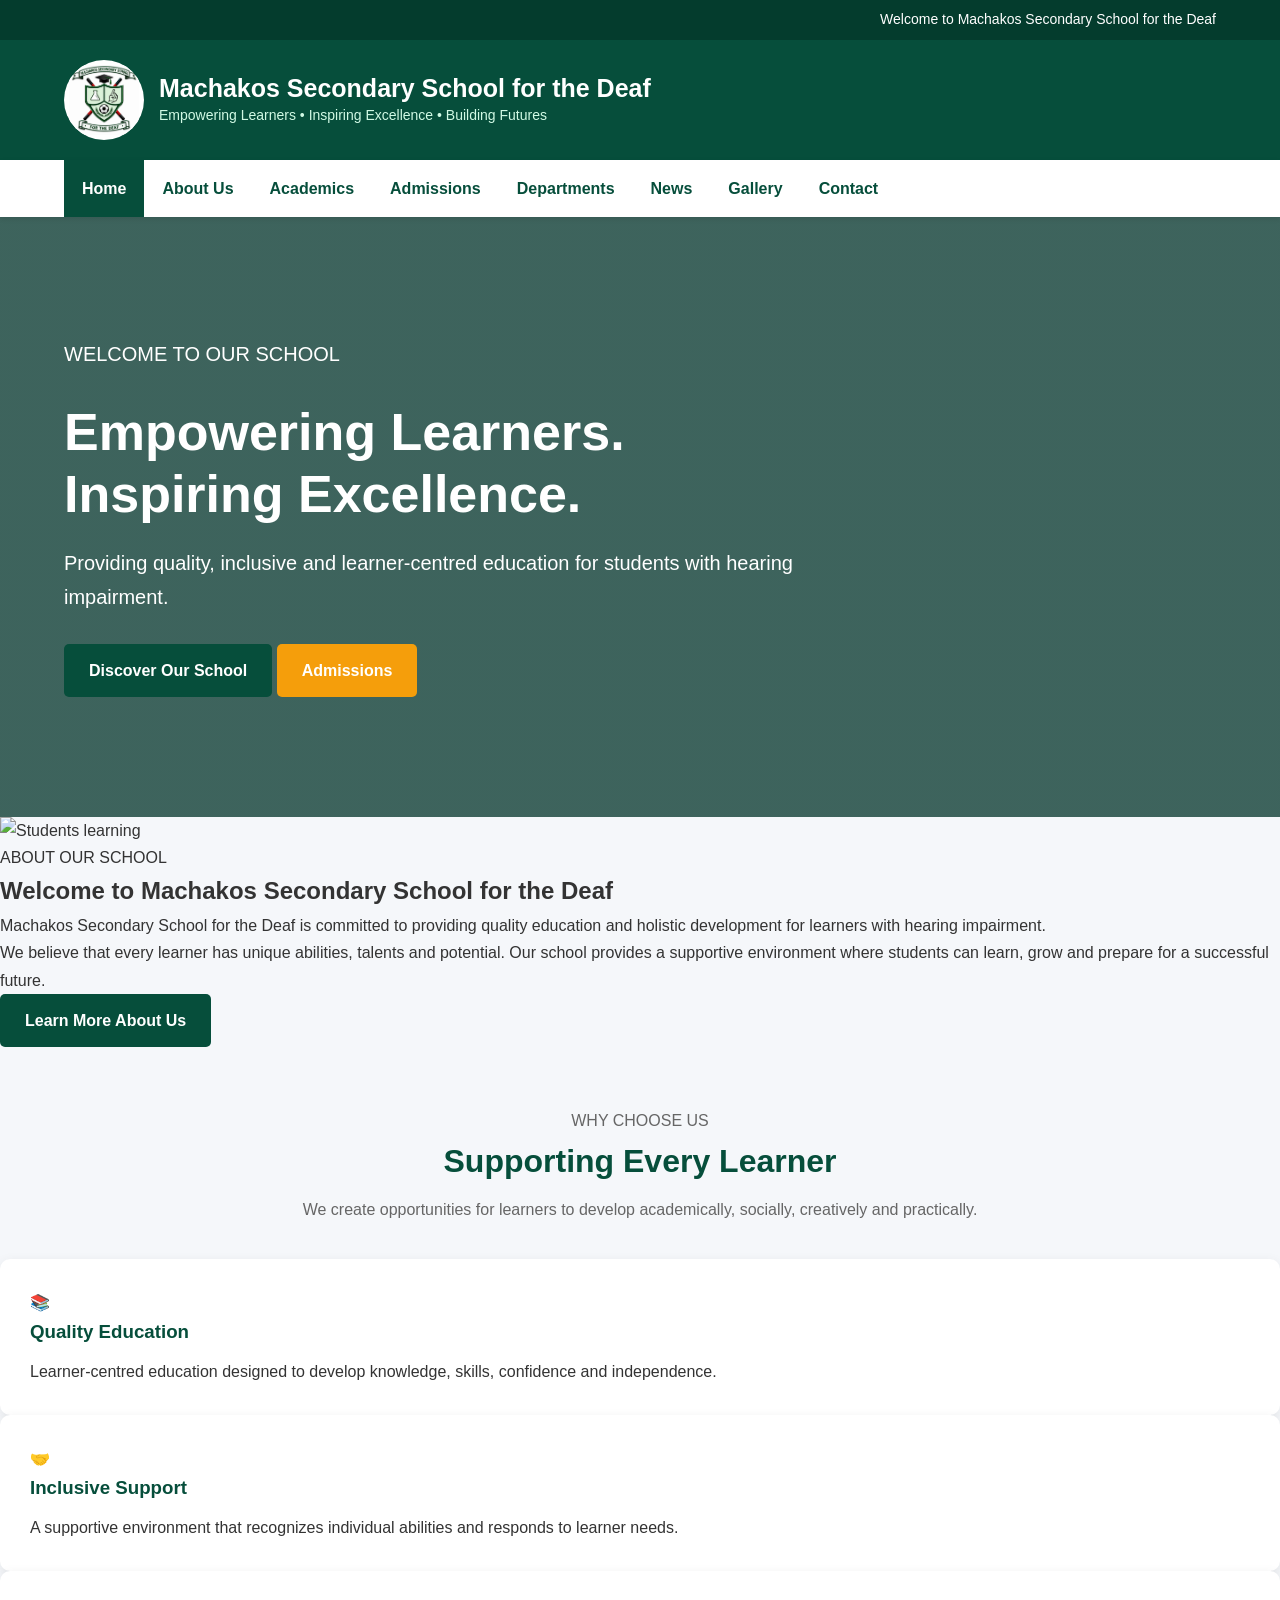
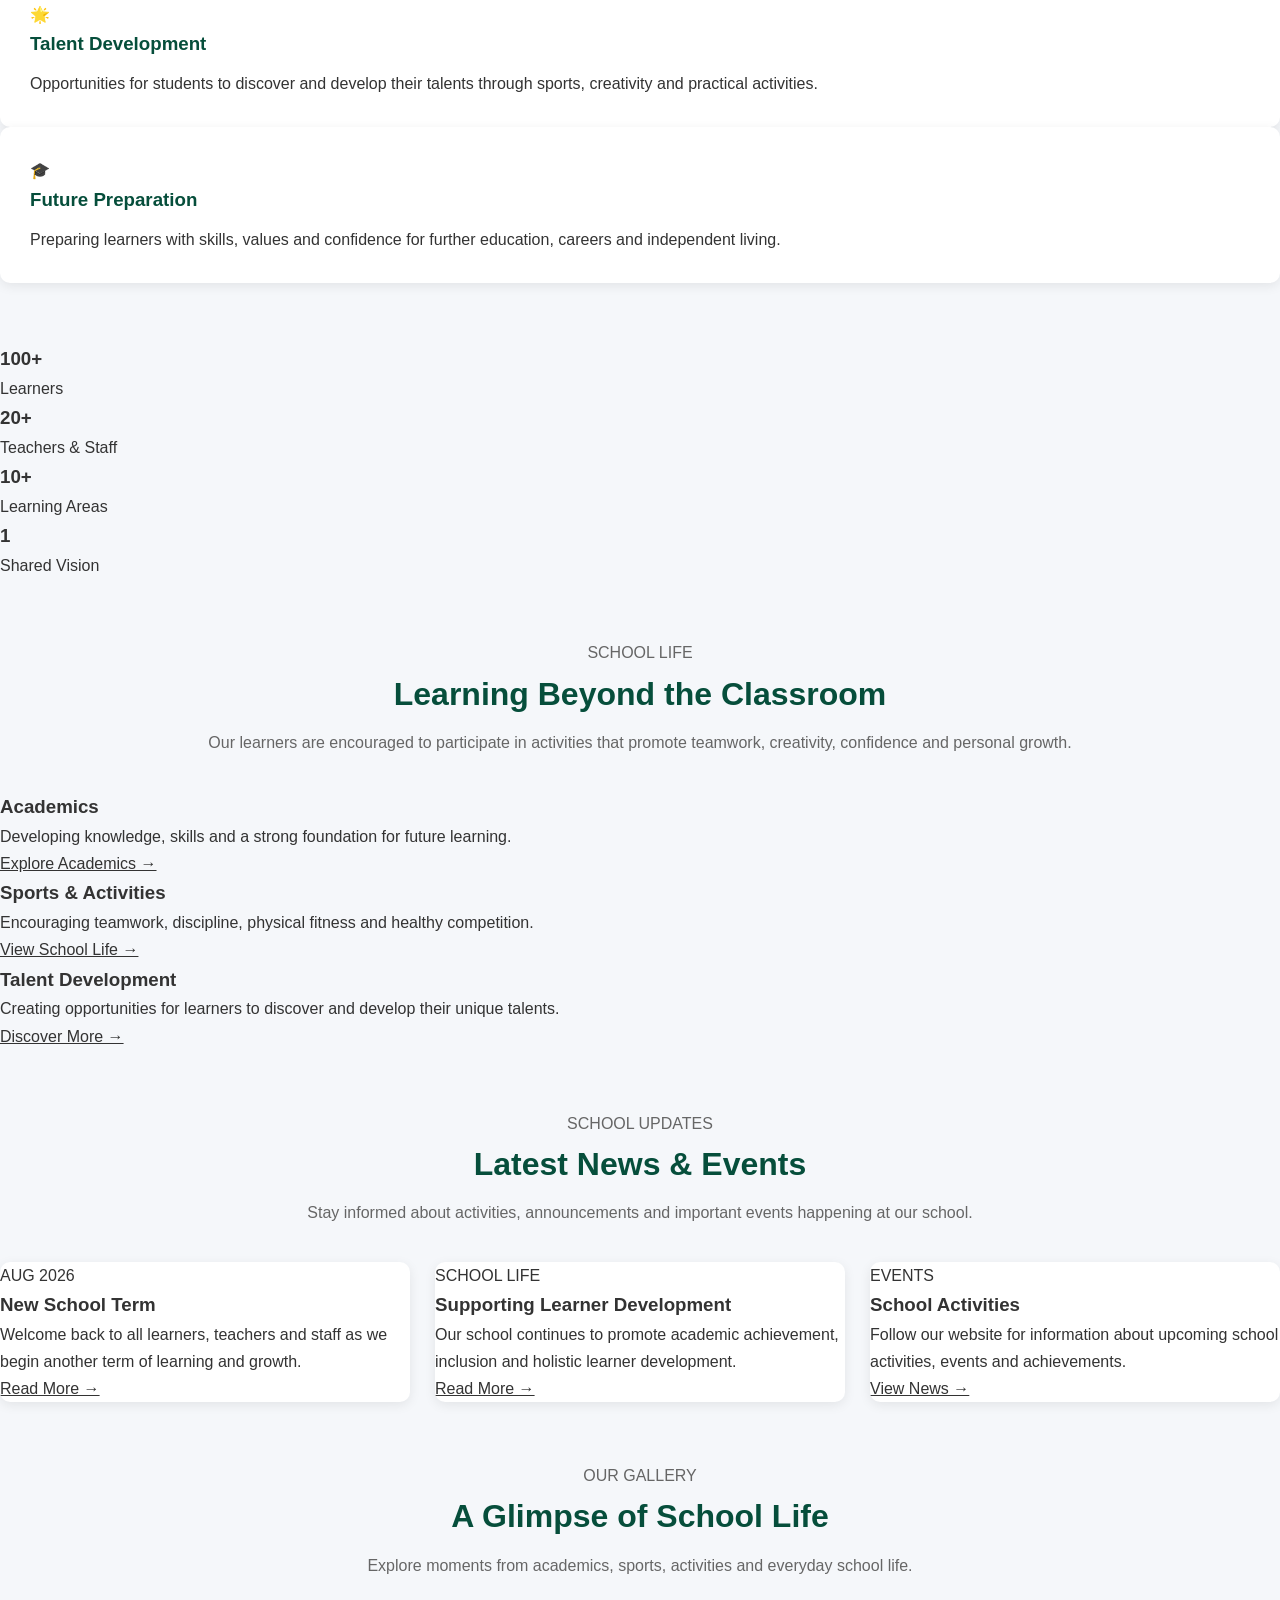
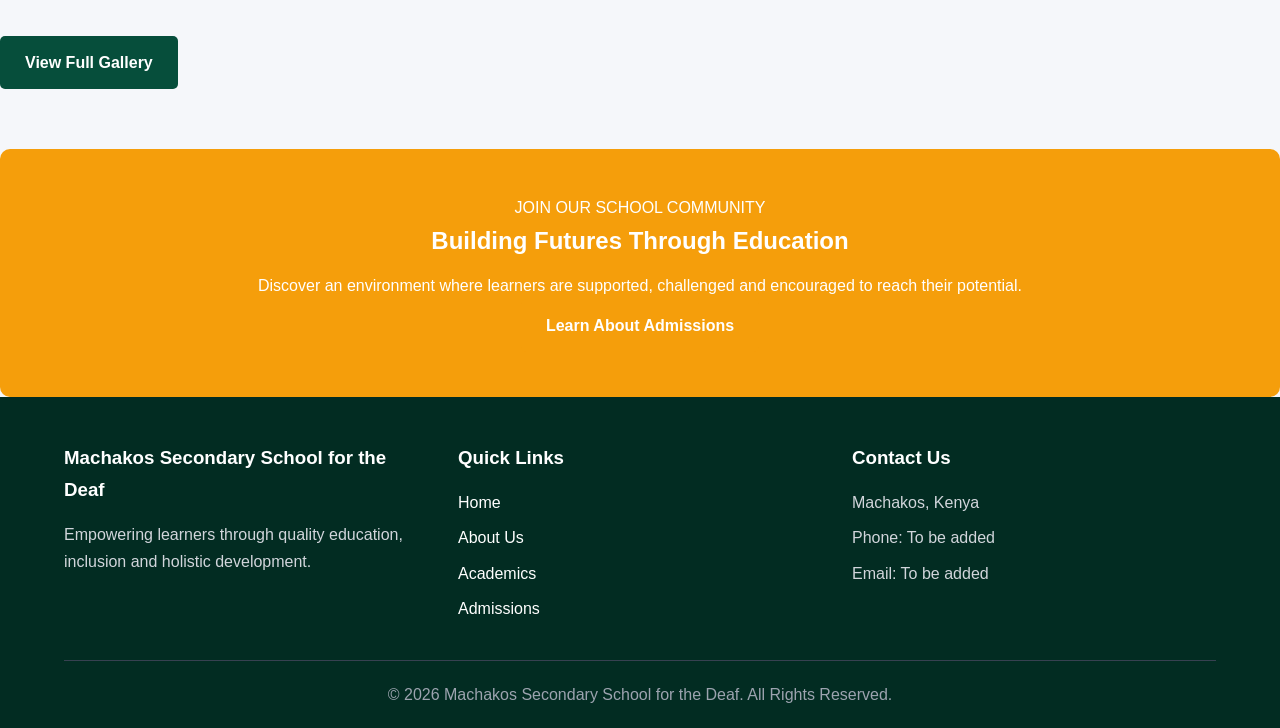
==== commit a5c7308c: "Redesign homepage with school highlights and gallery preview" ====
--- a/index.html
+++ b/index.html
@@ -3,13 +3,15 @@
 <head>
     <meta charset="UTF-8">
     <meta name="viewport" content="width=device-width, initial-scale=1.0">
+
     <link rel="stylesheet" href="css/style.css">
+
     <title>Machakos Secondary School for the Deaf</title>
-
-    
 </head>
 
 <body>
+
+<!-- ================= HEADER ================= -->
 
 <header>
 
@@ -21,16 +23,20 @@
 
         <div class="school-name">
 
-
             <div class="logo">
-                <img src="images/logo.png"
-         alt="Machakos Secondary School for the Deaf Logo"
-         class="school-logo">
+                <img
+                    src="images/logo.png"
+                    alt="Machakos Secondary School for the Deaf Logo"
+                    class="school-logo"
+                >
             </div>
 
             <div>
                 <h1>Machakos Secondary School for the Deaf</h1>
-                <p>Empowering Learners • Inspiring Excellence • Building Futures</p>
+
+                <p>
+                    Empowering Learners • Inspiring Excellence • Building Futures
+                </p>
             </div>
 
         </div>
@@ -39,47 +45,80 @@
 
 </header>
 
+
+<!-- ================= NAVIGATION ================= -->
+
 <nav>
+
     <ul>
-        <li><a href="index.html">Home</a></li>
+
+        <li><a href="index.html" class="active">Home</a></li>
+
         <li><a href="about.html">About Us</a></li>
+
         <li><a href="academics.html">Academics</a></li>
+
         <li><a href="admissions.html">Admissions</a></li>
+
         <li><a href="departments.html">Departments</a></li>
+
         <li><a href="news.html">News</a></li>
+
         <li><a href="gallery.html">Gallery</a></li>
+
         <li><a href="contact.html">Contact</a></li>
+
     </ul>
+
 </nav>
 
+
+<!-- ================= HERO ================= -->
+
 <section class="hero">
 
+    <div class="hero-overlay"></div>
+
     <div class="hero-content">
 
-        <h2>Welcome to Machakos Secondary School for the Deaf</h2>
+        <p class="hero-small-title">
+            WELCOME TO OUR SCHOOL
+        </p>
+
+        <h2>
+            Empowering Learners.<br>
+            Inspiring Excellence.
+        </h2>
 
         <p>
             Providing quality, inclusive and learner-centred education
             for students with hearing impairment.
         </p>
 
-        <a href="about.html" class="btn btn-primary">
-            Discover Our School
-        </a>
-
-        <a href="admissions.html" class="btn btn-secondary">
-            Admissions
-        </a>
-
-    </div>
-
-</section>
+        <div class="hero-buttons">
+
+            <a href="about.html" class="btn btn-primary">
+                Discover Our School
+            </a>
+
+            <a href="admissions.html" class="btn btn-secondary">
+                Admissions
+            </a>
+
+        </div>
+
+    </div>
+
+</section>
+
+
+<!-- ================= WELCOME ================= -->
 
 <section class="section welcome">
 
     <div class="welcome-content">
 
-        <div>
+        <div class="welcome-image-container">
 
             <img
                 class="welcome-image"
@@ -88,17 +127,22 @@
 
         </div>
 
+
         <div class="welcome-text">
 
-            <h2>Welcome to Our School</h2>
+            <p class="section-label">
+                ABOUT OUR SCHOOL
+            </p>
+
+            <h2>
+                Welcome to Machakos Secondary School for the Deaf
+            </h2>
 
             <p>
                 Machakos Secondary School for the Deaf is committed to
                 providing quality education and holistic development for
                 learners with hearing impairment.
             </p>
-
-            <br>
 
             <p>
                 We believe that every learner has unique abilities,
@@ -107,10 +151,8 @@
                 for a successful future.
             </p>
 
-            <br>
-
             <a href="about.html" class="btn btn-primary">
-                Learn More
+                Learn More About Us
             </a>
 
         </div>
@@ -119,98 +161,449 @@
 
 </section>
 
-<section class="section">
+
+<!-- ================= SCHOOL HIGHLIGHTS ================= -->
+
+<section class="section highlights">
 
     <div class="section-title">
 
-        <h2>What We Offer</h2>
+        <p class="section-label">
+            WHY CHOOSE US
+        </p>
+
+        <h2>
+            Supporting Every Learner
+        </h2>
 
         <p>
-            Supporting learners academically, socially and professionally.
-        </p>
-
-    </div>
+            We create opportunities for learners to develop academically,
+            socially, creatively and practically.
+        </p>
+
+    </div>
+
 
     <div class="cards">
 
         <div class="card">
 
-            <div class="icon">📚</div>
-
-            <h3>Quality Education</h3>
+            <div class="icon">
+                📚
+            </div>
+
+            <h3>
+                Quality Education
+            </h3>
 
             <p>
                 Learner-centred education designed to develop knowledge,
-                skills and confidence.
-            </p>
-
-        </div>
+                skills, confidence and independence.
+            </p>
+
+        </div>
+
 
         <div class="card">
 
-            <div class="icon">🤝</div>
-
-            <h3>Inclusive Support</h3>
-
-            <p>
-                A supportive learning environment that recognizes and
-                responds to individual learner needs.
-            </p>
-
-        </div>
+            <div class="icon">
+                🤝
+            </div>
+
+            <h3>
+                Inclusive Support
+            </h3>
+
+            <p>
+                A supportive environment that recognizes individual
+                abilities and responds to learner needs.
+            </p>
+
+        </div>
+
 
         <div class="card">
 
-            <div class="icon">🌟</div>
-
-            <h3>Talent Development</h3>
-
-            <p>
-                Encouraging students to discover their talents through
-                sports, creativity and practical activities.
-            </p>
-
-        </div>
-
-    </div>
-
-</section>
+            <div class="icon">
+                🌟
+            </div>
+
+            <h3>
+                Talent Development
+            </h3>
+
+            <p>
+                Opportunities for students to discover and develop
+                their talents through sports, creativity and practical activities.
+            </p>
+
+        </div>
+
+
+        <div class="card">
+
+            <div class="icon">
+                🎓
+            </div>
+
+            <h3>
+                Future Preparation
+            </h3>
+
+            <p>
+                Preparing learners with skills, values and confidence
+                for further education, careers and independent living.
+            </p>
+
+        </div>
+
+    </div>
+
+</section>
+
+
+<!-- ================= STATISTICS ================= -->
 
 <section class="section stats">
 
     <div class="stats-grid">
 
         <div class="stat">
-            <h3>100+</h3>
-            <p>Learners</p>
-        </div>
+
+            <h3>
+                100+
+            </h3>
+
+            <p>
+                Learners
+            </p>
+
+        </div>
+
 
         <div class="stat">
-            <h3>20+</h3>
-            <p>Teachers & Staff</p>
-        </div>
+
+            <h3>
+                20+
+            </h3>
+
+            <p>
+                Teachers & Staff
+            </p>
+
+        </div>
+
 
         <div class="stat">
-            <h3>10+</h3>
-            <p>Learning Areas</p>
-        </div>
+
+            <h3>
+                10+
+            </h3>
+
+            <p>
+                Learning Areas
+            </p>
+
+        </div>
+
 
         <div class="stat">
-            <h3>1</h3>
-            <p>Shared Vision</p>
-        </div>
-
-    </div>
-
-</section>
+
+            <h3>
+                1
+            </h3>
+
+            <p>
+                Shared Vision
+            </p>
+
+        </div>
+
+    </div>
+
+</section>
+
+
+<!-- ================= SCHOOL LIFE ================= -->
+
+<section class="section school-life">
+
+    <div class="section-title">
+
+        <p class="section-label">
+            SCHOOL LIFE
+        </p>
+
+        <h2>
+            Learning Beyond the Classroom
+        </h2>
+
+        <p>
+            Our learners are encouraged to participate in activities
+            that promote teamwork, creativity, confidence and personal growth.
+        </p>
+
+    </div>
+
+
+    <div class="life-grid">
+
+        <div class="life-card">
+
+            <div class="life-image academic-image"></div>
+
+            <div class="life-content">
+
+                <h3>
+                    Academics
+                </h3>
+
+                <p>
+                    Developing knowledge, skills and a strong foundation
+                    for future learning.
+                </p>
+
+                <a href="academics.html">
+                    Explore Academics →
+                </a>
+
+            </div>
+
+        </div>
+
+
+        <div class="life-card">
+
+            <div class="life-image sports-image"></div>
+
+            <div class="life-content">
+
+                <h3>
+                    Sports & Activities
+                </h3>
+
+                <p>
+                    Encouraging teamwork, discipline, physical fitness
+                    and healthy competition.
+                </p>
+
+                <a href="gallery.html">
+                    View School Life →
+                </a>
+
+            </div>
+
+        </div>
+
+
+        <div class="life-card">
+
+            <div class="life-image talent-image"></div>
+
+            <div class="life-content">
+
+                <h3>
+                    Talent Development
+                </h3>
+
+                <p>
+                    Creating opportunities for learners to discover
+                    and develop their unique talents.
+                </p>
+
+                <a href="departments.html">
+                    Discover More →
+                </a>
+
+            </div>
+
+        </div>
+
+    </div>
+
+</section>
+
+
+<!-- ================= NEWS PREVIEW ================= -->
+
+<section class="section news-preview">
+
+    <div class="section-title">
+
+        <p class="section-label">
+            SCHOOL UPDATES
+        </p>
+
+        <h2>
+            Latest News & Events
+        </h2>
+
+        <p>
+            Stay informed about activities, announcements and important
+            events happening at our school.
+        </p>
+
+    </div>
+
+
+    <div class="news-grid">
+
+        <article class="news-card">
+
+            <div class="news-date">
+                AUG 2026
+            </div>
+
+            <h3>
+                New School Term
+            </h3>
+
+            <p>
+                Welcome back to all learners, teachers and staff as we
+                begin another term of learning and growth.
+            </p>
+
+            <a href="news.html">
+                Read More →
+            </a>
+
+        </article>
+
+
+        <article class="news-card">
+
+            <div class="news-date">
+                SCHOOL LIFE
+            </div>
+
+            <h3>
+                Supporting Learner Development
+            </h3>
+
+            <p>
+                Our school continues to promote academic achievement,
+                inclusion and holistic learner development.
+            </p>
+
+            <a href="news.html">
+                Read More →
+            </a>
+
+        </article>
+
+
+        <article class="news-card">
+
+            <div class="news-date">
+                EVENTS
+            </div>
+
+            <h3>
+                School Activities
+            </h3>
+
+            <p>
+                Follow our website for information about upcoming school
+                activities, events and achievements.
+            </p>
+
+            <a href="news.html">
+                View News →
+            </a>
+
+        </article>
+
+    </div>
+
+</section>
+
+
+<!-- ================= GALLERY PREVIEW ================= -->
+
+<section class="section gallery-preview">
+
+    <div class="section-title">
+
+        <p class="section-label">
+            OUR GALLERY
+        </p>
+
+        <h2>
+            A Glimpse of School Life
+        </h2>
+
+        <p>
+            Explore moments from academics, sports, activities and
+            everyday school life.
+        </p>
+
+    </div>
+
+
+    <div class="gallery-grid">
+
+        <div class="gallery-item gallery-one"></div>
+
+        <div class="gallery-item gallery-two"></div>
+
+        <div class="gallery-item gallery-three"></div>
+
+        <div class="gallery-item gallery-four"></div>
+
+    </div>
+
+
+    <div class="gallery-button">
+
+        <a href="gallery.html" class="btn btn-primary">
+            View Full Gallery
+        </a>
+
+    </div>
+
+</section>
+
+
+<!-- ================= CALL TO ACTION ================= -->
+
+<section class="cta">
+
+    <div class="cta-content">
+
+        <p class="section-label">
+            JOIN OUR SCHOOL COMMUNITY
+        </p>
+
+        <h2>
+            Building Futures Through Education
+        </h2>
+
+        <p>
+            Discover an environment where learners are supported,
+            challenged and encouraged to reach their potential.
+        </p>
+
+        <a href="admissions.html" class="btn btn-secondary">
+            Learn About Admissions
+        </a>
+
+    </div>
+
+</section>
+
+
+<!-- ================= FOOTER ================= -->
 
 <footer>
 
     <div class="footer-grid">
 
+
         <div>
 
-            <h3>Machakos Secondary School for the Deaf</h3>
+            <h3>
+                Machakos Secondary School for the Deaf
+            </h3>
 
             <p>
                 Empowering learners through quality education,
@@ -219,28 +612,55 @@
 
         </div>
 
+
         <div>
 
-            <h3>Quick Links</h3>
-
-            <p>Home</p>
-            <p>About Us</p>
-            <p>Academics</p>
-            <p>Admissions</p>
-
-        </div>
+            <h3>
+                Quick Links
+            </h3>
+
+            <p>
+                <a href="index.html">Home</a>
+            </p>
+
+            <p>
+                <a href="about.html">About Us</a>
+            </p>
+
+            <p>
+                <a href="academics.html">Academics</a>
+            </p>
+
+            <p>
+                <a href="admissions.html">Admissions</a>
+            </p>
+
+        </div>
+
 
         <div>
 
-            <h3>Contact Us</h3>
-
-            <p>Machakos, Kenya</p>
-            <p>Phone: To be added</p>
-            <p>Email: To be added</p>
-
-        </div>
-
-    </div>
+            <h3>
+                Contact Us
+            </h3>
+
+            <p>
+                Machakos, Kenya
+            </p>
+
+            <p>
+                Phone: To be added
+            </p>
+
+            <p>
+                Email: To be added
+            </p>
+
+        </div>
+
+
+    </div>
+
 
     <div class="copyright">
 
@@ -251,5 +671,6 @@
 
 </footer>
 
+
 </body>
 </html>
